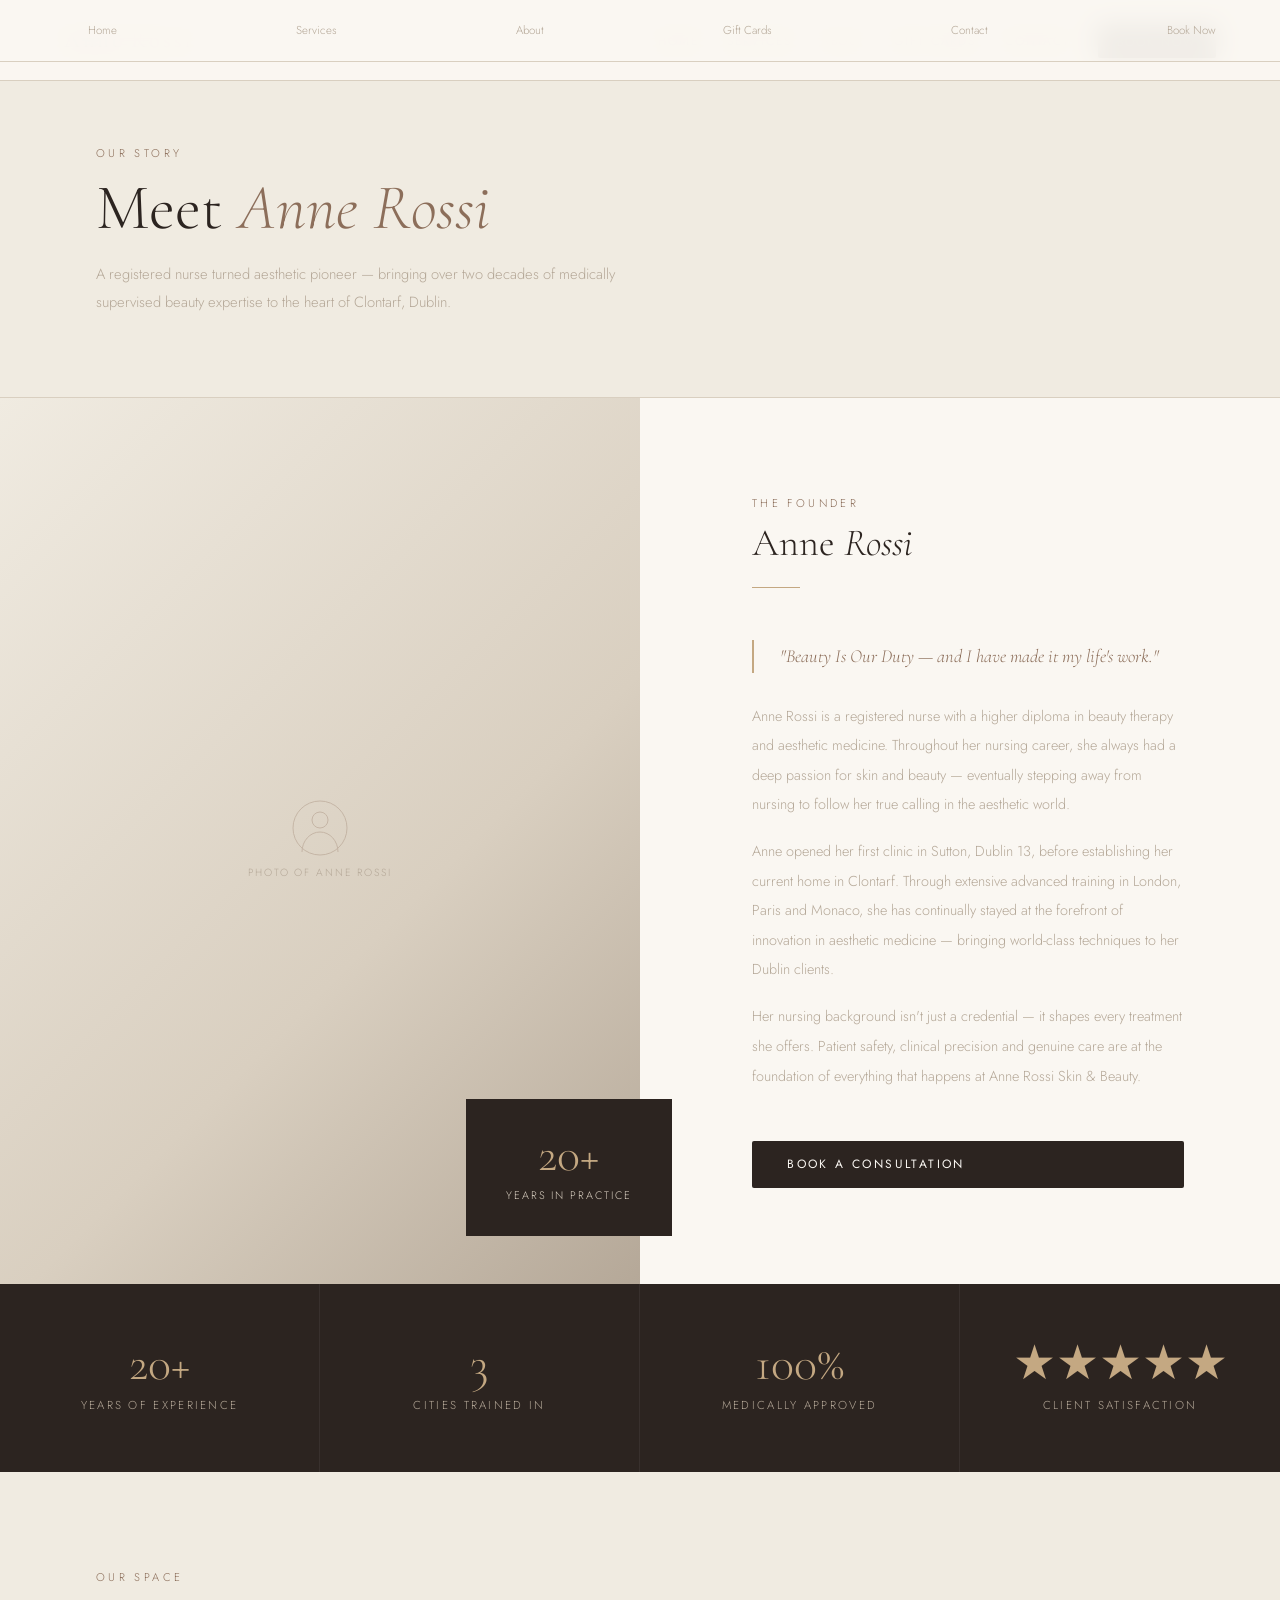
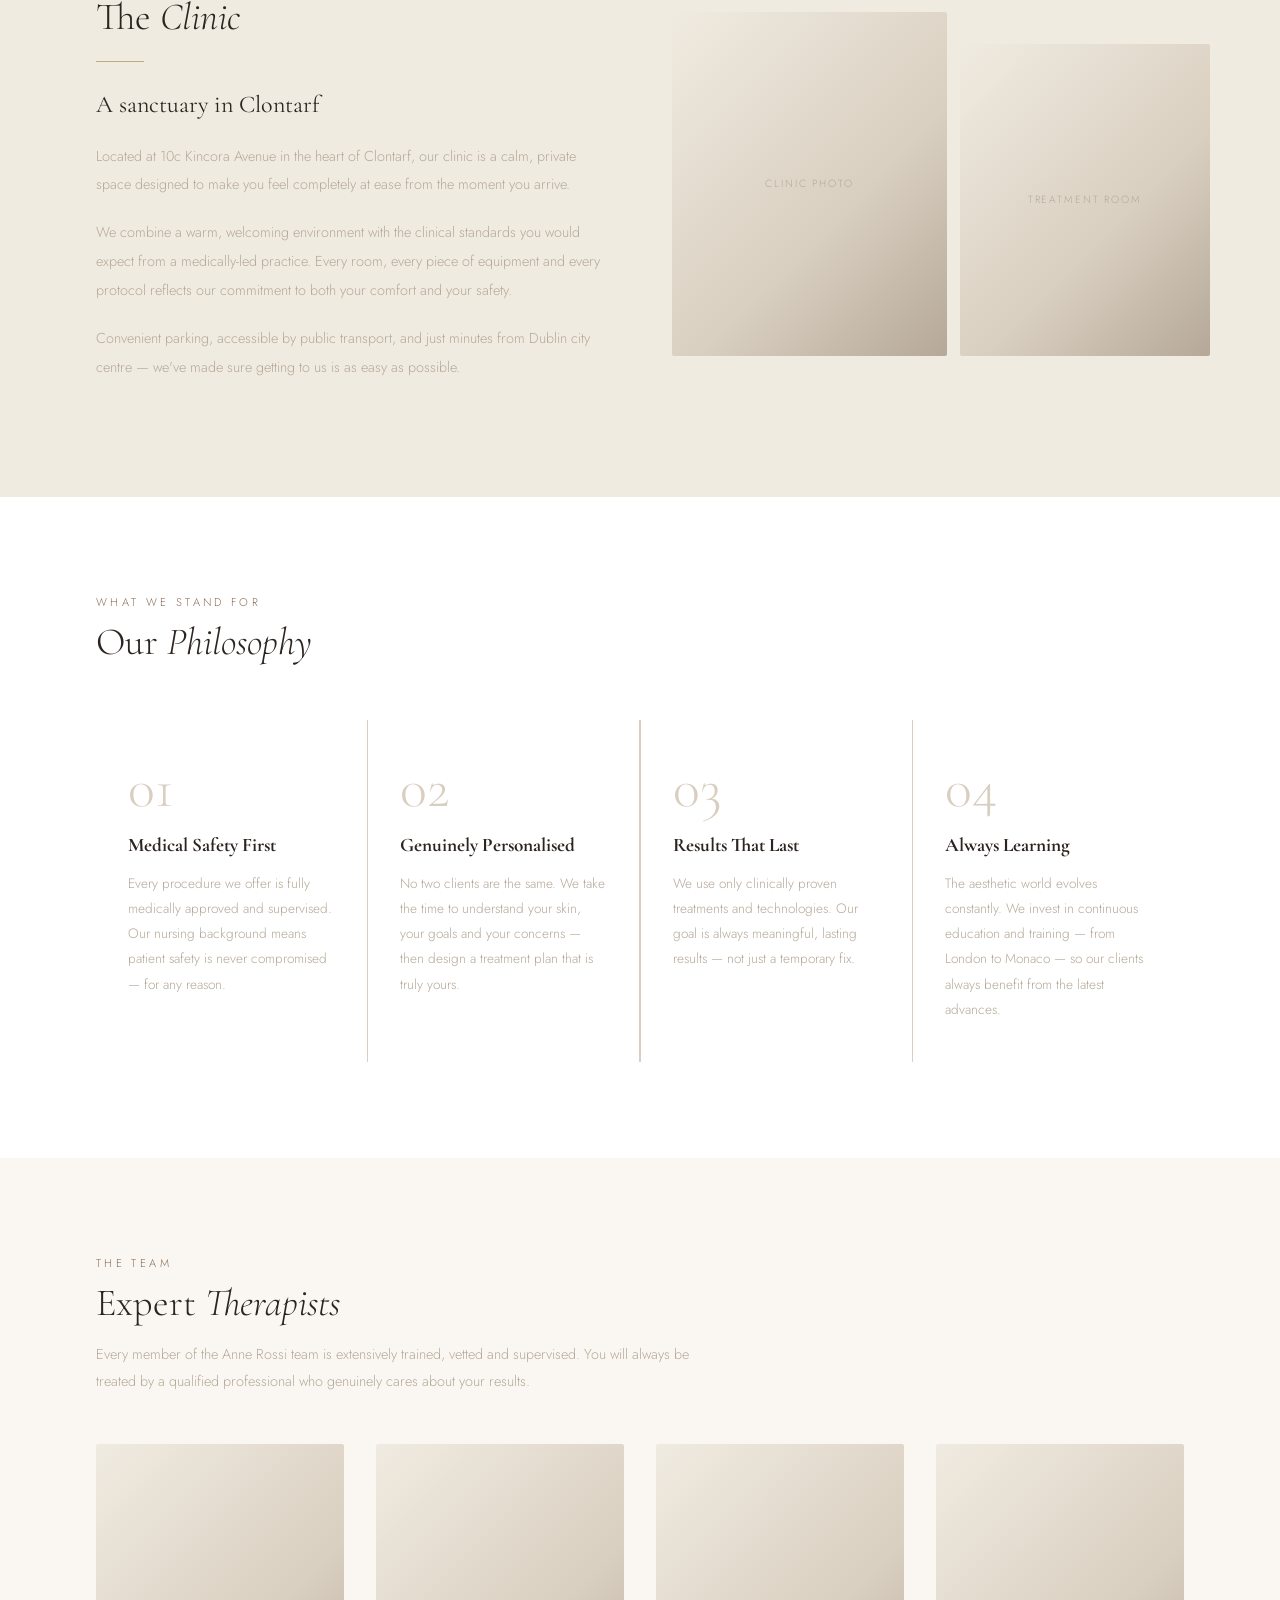
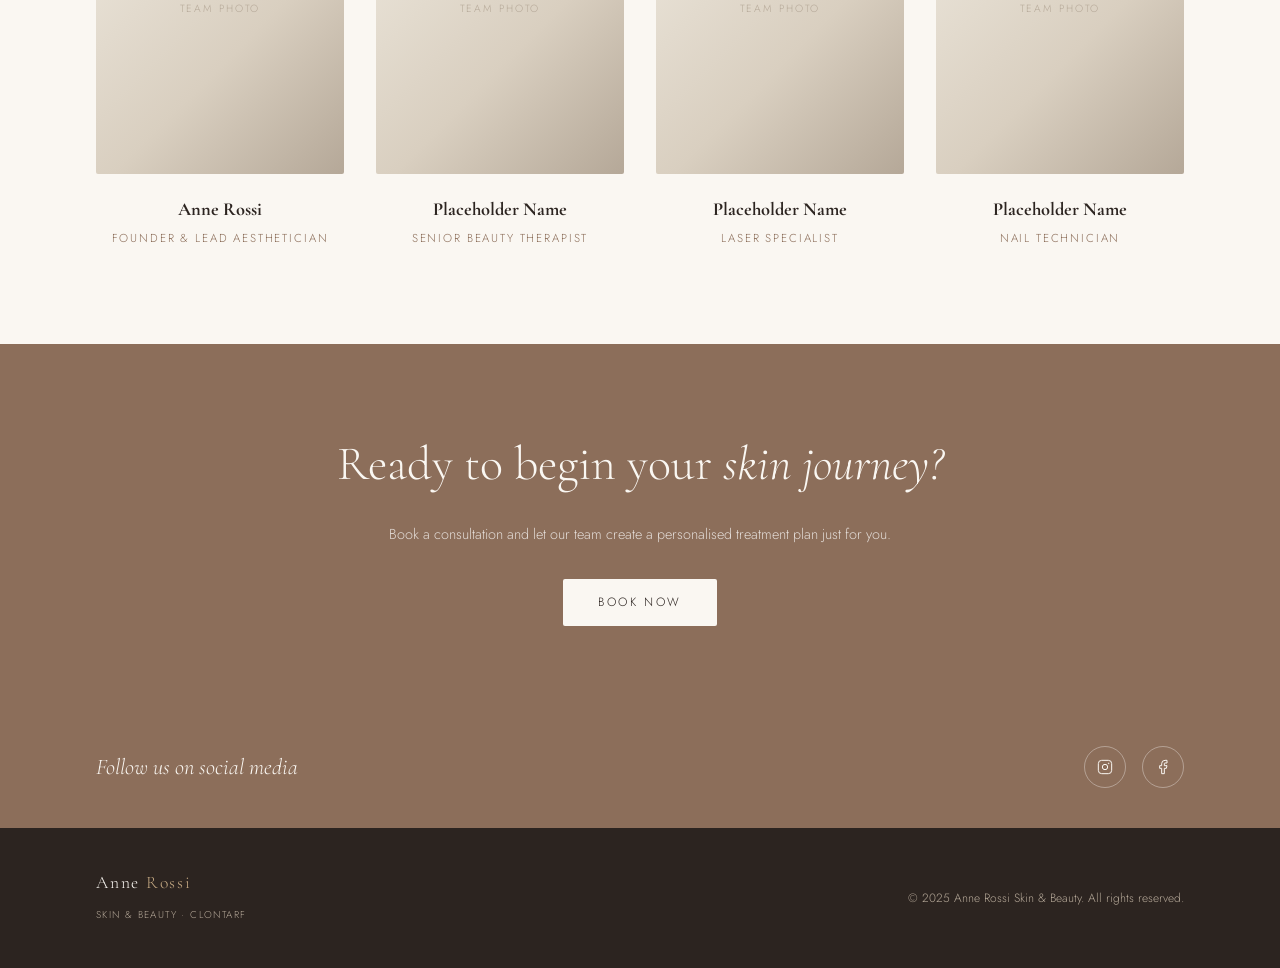
==== about.html @ 87aadd2c "Add files via upload" ====
<!DOCTYPE html>
<html lang="en">
<head>
  <meta charset="UTF-8" /><meta name="viewport" content="width=device-width,initial-scale=1.0" />
  <title>About – Anne Rossi Skin & Beauty</title>
  <link rel="preconnect" href="https://fonts.googleapis.com" />
  <link rel="preconnect" href="https://fonts.gstatic.com" crossorigin />
  <link href="https://fonts.googleapis.com/css2?family=Cormorant+Garamond:ital,wght@0,300;0,400;0,500;1,300;1,400&family=Jost:wght@300;400;500&display=swap" rel="stylesheet" />
  <link rel="stylesheet" href="styles.css" />
  <style>
    /* STORY SECTION */
    .story { display:grid; grid-template-columns:1fr 1fr; gap:0; }
    .story-img { min-height:600px; position:relative; }
    .story-img-ph { width:100%; height:100%; }
    .story-badge { position:absolute; bottom:3rem; right:-2rem; background:var(--dark); padding:2rem 2.5rem; text-align:center; }
    .story-badge strong { display:block; font-family:var(--serif); font-size:3rem; font-weight:300; color:var(--accent2); line-height:1; }
    .story-badge span { font-size:.68rem; letter-spacing:.18em; text-transform:uppercase; color:var(--sand); margin-top:.4rem; display:block; }
    .story-content { padding:6rem 6rem 6rem 7rem; display:flex; flex-direction:column; justify-content:center; }
    .story-quote { font-family:var(--serif); font-size:1.15rem; font-style:italic; color:var(--accent); border-left:2px solid var(--accent2); padding-left:1.6rem; margin:1.8rem 0; line-height:1.8; }
    .story-text { font-size:.9rem; color:var(--taupe); line-height:2.05; margin-bottom:1.1rem; }

    /* STATS BAR */
    .stats-bar { display:grid; grid-template-columns:repeat(4,1fr); background:var(--dark); }
    .stat { padding:3.5rem 2rem; text-align:center; border-right:1px solid rgba(255,255,255,.06); }
    .stat:last-child { border:none; }
    .stat-num { font-family:var(--serif); font-size:3rem; font-weight:300; color:var(--accent2); line-height:1; }
    .stat-label { font-size:.72rem; letter-spacing:.2em; text-transform:uppercase; color:var(--taupe); margin-top:.5rem; }

    /* CLINIC */
    .clinic { padding:6rem; background:var(--warm); }
    .clinic-grid { display:grid; grid-template-columns:1fr 1fr; gap:4rem; align-items:center; }
    .clinic-text h3 { font-family:var(--serif); font-size:1.5rem; color:var(--dark); margin-bottom:1rem; font-weight:400; }
    .clinic-text p { font-size:.9rem; color:var(--taupe); line-height:2; margin-bottom:1.2rem; }
    .clinic-images { display:grid; grid-template-columns:1fr 1fr; gap:.8rem; }
    .clinic-ph { border-radius:2px; }

    /* VALUES */
    .values { padding:6rem; background:var(--white); }
    .values-header { max-width:560px; margin-bottom:3.5rem; }
    .values-grid { display:grid; grid-template-columns:repeat(auto-fill,minmax(240px,1fr)); gap:1.5px; background:var(--sand); }
    .value-card { background:var(--white); padding:2.5rem 2rem; }
    .value-num { font-family:var(--serif); font-size:3.5rem; font-weight:300; color:var(--sand); line-height:1; margin-bottom:.8rem; }
    .value-title { font-family:var(--serif); font-size:1.2rem; color:var(--dark); margin-bottom:.6rem; }
    .value-desc { font-size:.85rem; color:var(--taupe); line-height:1.85; }

    /* TEAM */
    .team { padding:6rem; background:var(--cream); }
    .team-note { font-size:.9rem; color:var(--taupe); line-height:1.9; max-width:600px; margin-top:1rem; }
    .team-grid { display:grid; grid-template-columns:repeat(auto-fill,minmax(220px,1fr)); gap:2rem; margin-top:3rem; }
    .team-card { text-align:center; }
    .team-ph { width:100%; aspect-ratio:3/4; border-radius:2px; margin-bottom:1.2rem; }
    .team-name { font-family:var(--serif); font-size:1.15rem; color:var(--dark); margin-bottom:.25rem; }
    .team-role { font-size:.72rem; letter-spacing:.16em; text-transform:uppercase; color:var(--accent); }

    /* CTA */
    .cta-band { background:var(--accent); padding:5rem 6rem; text-align:center; }
    .cta-band h2 { font-family:var(--serif); font-size:clamp(2rem,4vw,3rem); font-weight:300; color:var(--cream); margin-bottom:1rem; }
    .cta-band h2 em { font-style:italic; }
    .cta-band p { font-size:.9rem; color:rgba(255,255,255,.75); margin-bottom:2rem; }
    .btn-white { display:inline-block; background:var(--cream); color:var(--dark); padding:.85rem 2.2rem; font-family:var(--sans); font-size:.75rem; letter-spacing:.2em; text-transform:uppercase; text-decoration:none; border-radius:2px; transition:background .25s; border:none; cursor:pointer; }
    .btn-white:hover { background:var(--white); }

    @media(max-width:960px){
      .story { grid-template-columns:1fr; }
      .story-img { min-height:70vw; }
      .story-badge { right:1rem; bottom:1rem; }
      .story-content { padding:3rem 1.5rem; }
      .stats-bar { grid-template-columns:1fr 1fr; }
      .stat { border-right:none; border-bottom:1px solid rgba(255,255,255,.06); }
      .clinic { padding:3rem 1.5rem; }
      .clinic-grid { grid-template-columns:1fr; }
      .values { padding:3rem 1.5rem; }
      .team { padding:3rem 1.5rem; }
      .cta-band { padding:4rem 1.5rem; }
    }
  </style>
</head>
<body>

<div class="page-hero">
  <span class="section-label">Our story</span>
  <h1>Meet <em>Anne Rossi</em></h1>
  <p class="hero-sub">A registered nurse turned aesthetic pioneer — bringing over two decades of medically supervised beauty expertise to the heart of Clontarf, Dublin.</p>
</div>

<!-- STORY -->
<section class="story">
  <div class="story-img">
    <div class="img-ph story-img-ph">
      <svg width="56" height="56" viewBox="0 0 56 56" fill="none"><circle cx="28" cy="28" r="27" stroke="#8c6e5a" stroke-width="1"/><circle cx="28" cy="20" r="8" stroke="#8c6e5a" stroke-width="1"/><path d="M10 52C10 40.95 18.06 32 28 32s18 8.95 18 20" stroke="#8c6e5a" stroke-width="1"/></svg>
      <span>Photo of Anne Rossi</span>
    </div>
    <div class="story-badge">
      <strong>20+</strong>
      <span>Years in practice</span>
    </div>
  </div>
  <div class="story-content">
    <span class="section-label">The founder</span>
    <h2 class="section-title" style="margin-top:.5rem">Anne <em>Rossi</em></h2>
    <div class="divider"></div>
    <blockquote class="story-quote">"Beauty Is Our Duty — and I have made it my life's work."</blockquote>
    <p class="story-text">Anne Rossi is a registered nurse with a higher diploma in beauty therapy and aesthetic medicine. Throughout her nursing career, she always had a deep passion for skin and beauty — eventually stepping away from nursing to follow her true calling in the aesthetic world.</p>
    <p class="story-text">Anne opened her first clinic in Sutton, Dublin 13, before establishing her current home in Clontarf. Through extensive advanced training in London, Paris and Monaco, she has continually stayed at the forefront of innovation in aesthetic medicine — bringing world-class techniques to her Dublin clients.</p>
    <p class="story-text">Her nursing background isn't just a credential — it shapes every treatment she offers. Patient safety, clinical precision and genuine care are at the foundation of everything that happens at Anne Rossi Skin & Beauty.</p>
    <a href="https://phorest.com/book/salons/annerossi" target="_blank" class="btn-primary" style="margin-top:2rem">Book a Consultation</a>
  </div>
</section>

<!-- STATS -->
<div class="stats-bar">
  <div class="stat reveal">
    <div class="stat-num">20+</div>
    <div class="stat-label">Years of experience</div>
  </div>
  <div class="stat reveal">
    <div class="stat-num">3</div>
    <div class="stat-label">Cities trained in</div>
  </div>
  <div class="stat reveal">
    <div class="stat-num">100%</div>
    <div class="stat-label">Medically approved</div>
  </div>
  <div class="stat reveal">
    <div class="stat-num">★★★★★</div>
    <div class="stat-label">Client satisfaction</div>
  </div>
</div>

<!-- CLINIC -->
<section class="clinic">
  <div class="clinic-grid">
    <div class="clinic-text">
      <span class="section-label">Our space</span>
      <h2 class="section-title" style="margin-top:.5rem">The <em>Clinic</em></h2>
      <div class="divider"></div>
      <h3>A sanctuary in Clontarf</h3>
      <p>Located at 10c Kincora Avenue in the heart of Clontarf, our clinic is a calm, private space designed to make you feel completely at ease from the moment you arrive.</p>
      <p>We combine a warm, welcoming environment with the clinical standards you would expect from a medically-led practice. Every room, every piece of equipment and every protocol reflects our commitment to both your comfort and your safety.</p>
      <p>Convenient parking, accessible by public transport, and just minutes from Dublin city centre — we've made sure getting to us is as easy as possible.</p>
    </div>
    <div class="clinic-images">
      <div class="img-ph clinic-ph" style="aspect-ratio:4/5"><span>Clinic photo</span></div>
      <div class="img-ph clinic-ph" style="aspect-ratio:4/5;margin-top:2rem"><span>Treatment room</span></div>
    </div>
  </div>
</section>

<!-- VALUES -->
<section class="values">
  <div class="values-header">
    <span class="section-label">What we stand for</span>
    <h2 class="section-title" style="margin-top:.5rem">Our <em>Philosophy</em></h2>
  </div>
  <div class="values-grid">
    <div class="value-card reveal">
      <div class="value-num">01</div>
      <h3 class="value-title">Medical Safety First</h3>
      <p class="value-desc">Every procedure we offer is fully medically approved and supervised. Our nursing background means patient safety is never compromised — for any reason.</p>
    </div>
    <div class="value-card reveal">
      <div class="value-num">02</div>
      <h3 class="value-title">Genuinely Personalised</h3>
      <p class="value-desc">No two clients are the same. We take the time to understand your skin, your goals and your concerns — then design a treatment plan that is truly yours.</p>
    </div>
    <div class="value-card reveal">
      <div class="value-num">03</div>
      <h3 class="value-title">Results That Last</h3>
      <p class="value-desc">We use only clinically proven treatments and technologies. Our goal is always meaningful, lasting results — not just a temporary fix.</p>
    </div>
    <div class="value-card reveal">
      <div class="value-num">04</div>
      <h3 class="value-title">Always Learning</h3>
      <p class="value-desc">The aesthetic world evolves constantly. We invest in continuous education and training — from London to Monaco — so our clients always benefit from the latest advances.</p>
    </div>
  </div>
</section>

<!-- TEAM -->
<section class="team">
  <span class="section-label">The team</span>
  <h2 class="section-title" style="margin-top:.5rem">Expert <em>Therapists</em></h2>
  <p class="team-note">Every member of the Anne Rossi team is extensively trained, vetted and supervised. You will always be treated by a qualified professional who genuinely cares about your results.</p>
  <div class="team-grid">
    <div class="team-card reveal">
      <div class="img-ph team-ph"><span>Team photo</span></div>
      <h3 class="team-name">Anne Rossi</h3>
      <p class="team-role">Founder & Lead Aesthetician</p>
    </div>
    <div class="team-card reveal">
      <div class="img-ph team-ph"><span>Team photo</span></div>
      <h3 class="team-name">Placeholder Name</h3>
      <p class="team-role">Senior Beauty Therapist</p>
    </div>
    <div class="team-card reveal">
      <div class="img-ph team-ph"><span>Team photo</span></div>
      <h3 class="team-name">Placeholder Name</h3>
      <p class="team-role">Laser Specialist</p>
    </div>
    <div class="team-card reveal">
      <div class="img-ph team-ph"><span>Team photo</span></div>
      <h3 class="team-name">Placeholder Name</h3>
      <p class="team-role">Nail Technician</p>
    </div>
  </div>
</section>

<!-- CTA -->
<div class="cta-band">
  <h2>Ready to begin your <em>skin journey?</em></h2>
  <p>Book a consultation and let our team create a personalised treatment plan just for you.</p>
  <a href="https://phorest.com/book/salons/annerossi" target="_blank" class="btn-white">Book Now</a>
</div>

<script src="shared.js"></script>
</body>
</html>
---- styles.css ----
/* ── RESET & BASE ────────────────────────────────────── */
*, *::before, *::after { box-sizing: border-box; margin: 0; padding: 0; }
:root {
  --cream:#faf7f2; --warm:#f0ebe1; --sand:#d9cfc0; --taupe:#b5a898;
  --dark:#2c2420; --accent:#8c6e5a; --accent2:#c4a882; --white:#ffffff;
  --serif:'Cormorant Garamond',Georgia,serif; --sans:'Jost',sans-serif;
}
html { scroll-behavior: smooth; }
body { background:var(--cream); color:var(--dark); font-family:var(--sans); font-weight:300; line-height:1.7; overflow-x:hidden; }

/* NAV */
nav { position:fixed; top:0; left:0; right:0; z-index:100; display:flex; align-items:center; justify-content:space-between; padding:1.3rem 4rem; background:rgba(250,247,242,.95); backdrop-filter:blur(12px); border-bottom:1px solid var(--sand); }
.nav-logo { font-family:var(--serif); font-size:1.4rem; font-weight:400; letter-spacing:.12em; color:var(--dark); text-decoration:none; }
.nav-logo span { color:var(--accent); }
.nav-links { display:flex; gap:1.8rem; list-style:none; align-items:center; }
.nav-links a { font-size:.75rem; letter-spacing:.16em; text-transform:uppercase; color:var(--dark); text-decoration:none; transition:color .2s; }
.nav-links a:hover,.nav-links a.active { color:var(--accent); }
.nav-book { background:var(--dark)!important; color:var(--cream)!important; padding:.48rem 1.2rem; border-radius:2px; }
.nav-book:hover { background:var(--accent)!important; }
.hamburger { display:none; flex-direction:column; gap:5px; cursor:pointer; background:none; border:none; padding:4px; }
.hamburger span { display:block; width:24px; height:1.5px; background:var(--dark); }

/* PAGE HERO */
.page-hero { padding:9rem 6rem 5rem; background:var(--warm); border-bottom:1px solid var(--sand); }
.page-hero h1 { font-family:var(--serif); font-size:clamp(2.5rem,5vw,4.5rem); font-weight:300; line-height:1.08; color:var(--dark); margin-top:.6rem; }
.page-hero h1 em { font-style:italic; color:var(--accent); }
.page-hero .hero-sub { margin-top:1.2rem; font-size:.92rem; color:var(--taupe); max-width:520px; line-height:1.9; }

/* HELPERS */
.section-label { font-size:.7rem; letter-spacing:.3em; text-transform:uppercase; color:var(--accent); display:block; }
.section-title { font-family:var(--serif); font-size:clamp(1.8rem,3vw,2.8rem); font-weight:300; line-height:1.15; color:var(--dark); }
.section-title em { font-style:italic; }
.divider { width:48px; height:1px; background:var(--accent2); margin:1.4rem 0; }
.btn-primary { display:inline-block; background:var(--dark); color:var(--cream); padding:.85rem 2.2rem; font-family:var(--sans); font-size:.75rem; letter-spacing:.2em; text-transform:uppercase; text-decoration:none; border-radius:2px; transition:background .25s; border:none; cursor:pointer; font-weight:400; }
.btn-primary:hover { background:var(--accent); }
.btn-ghost { display:inline-block; color:var(--dark); padding:.85rem 2.2rem; font-family:var(--sans); font-size:.75rem; letter-spacing:.2em; text-transform:uppercase; text-decoration:none; border:1px solid var(--sand); border-radius:2px; transition:border-color .25s,color .25s; background:none; cursor:pointer; }
.btn-ghost:hover { border-color:var(--accent); color:var(--accent); }

/* SOCIAL BAR */
.social-bar { background:var(--accent); padding:2.5rem 6rem; display:flex; align-items:center; justify-content:space-between; flex-wrap:wrap; gap:1.5rem; }
.social-bar p { font-family:var(--serif); font-size:1.4rem; font-style:italic; color:var(--cream); }
.social-links { display:flex; gap:1rem; }
.social-link { display:flex; align-items:center; justify-content:center; width:42px; height:42px; border:1px solid rgba(255,255,255,.35); border-radius:50%; color:var(--cream); text-decoration:none; transition:background .2s; }
.social-link:hover { background:rgba(255,255,255,.15); }
.social-link svg { width:16px; height:16px; }

/* FOOTER */
footer { background:var(--dark); padding:2.5rem 6rem; display:flex; align-items:center; justify-content:space-between; flex-wrap:wrap; gap:1rem; }
.footer-logo { font-family:var(--serif); font-size:1.1rem; color:var(--cream); letter-spacing:.1em; }
.footer-logo span { color:var(--accent2); }
footer p { font-size:.75rem; color:var(--taupe); }
.footer-nav a { font-size:.72rem; color:var(--taupe); text-decoration:none; margin-left:1.5rem; }
.footer-nav a:hover { color:var(--cream); }

/* IMG PLACEHOLDER */
.img-ph { background:linear-gradient(135deg,var(--warm),var(--sand) 60%,var(--taupe)); display:flex; flex-direction:column; align-items:center; justify-content:center; gap:.5rem; }
.img-ph span { font-size:.65rem; letter-spacing:.18em; text-transform:uppercase; color:var(--taupe); }
.img-ph svg { opacity:.3; }

/* ANIMATIONS */
@keyframes fadeUp { from{opacity:0;transform:translateY(22px)} to{opacity:1;transform:translateY(0)} }
.fu  { animation:fadeUp .6s ease both; }
.fu2 { animation:fadeUp .6s .15s ease both; }
.fu3 { animation:fadeUp .6s .28s ease both; }

/* RESPONSIVE */
@media(max-width:960px){
  nav { padding:1.1rem 1.5rem; }
  .nav-links { display:none; flex-direction:column; position:fixed; top:62px; left:0; right:0; background:var(--cream); padding:1.5rem; border-bottom:1px solid var(--sand); gap:1.2rem; box-shadow:0 8px 24px rgba(0,0,0,.06); }
  .nav-links.open { display:flex; }
  .hamburger { display:flex; }
  .page-hero { padding:7rem 1.5rem 4rem; }
  .social-bar,.footer { padding:2rem 1.5rem; }
  .footer { flex-direction:column; text-align:center; }
  .footer-nav { display:flex; flex-wrap:wrap; justify-content:center; gap:.5rem; }
  .footer-nav a { margin-left:0; }
}
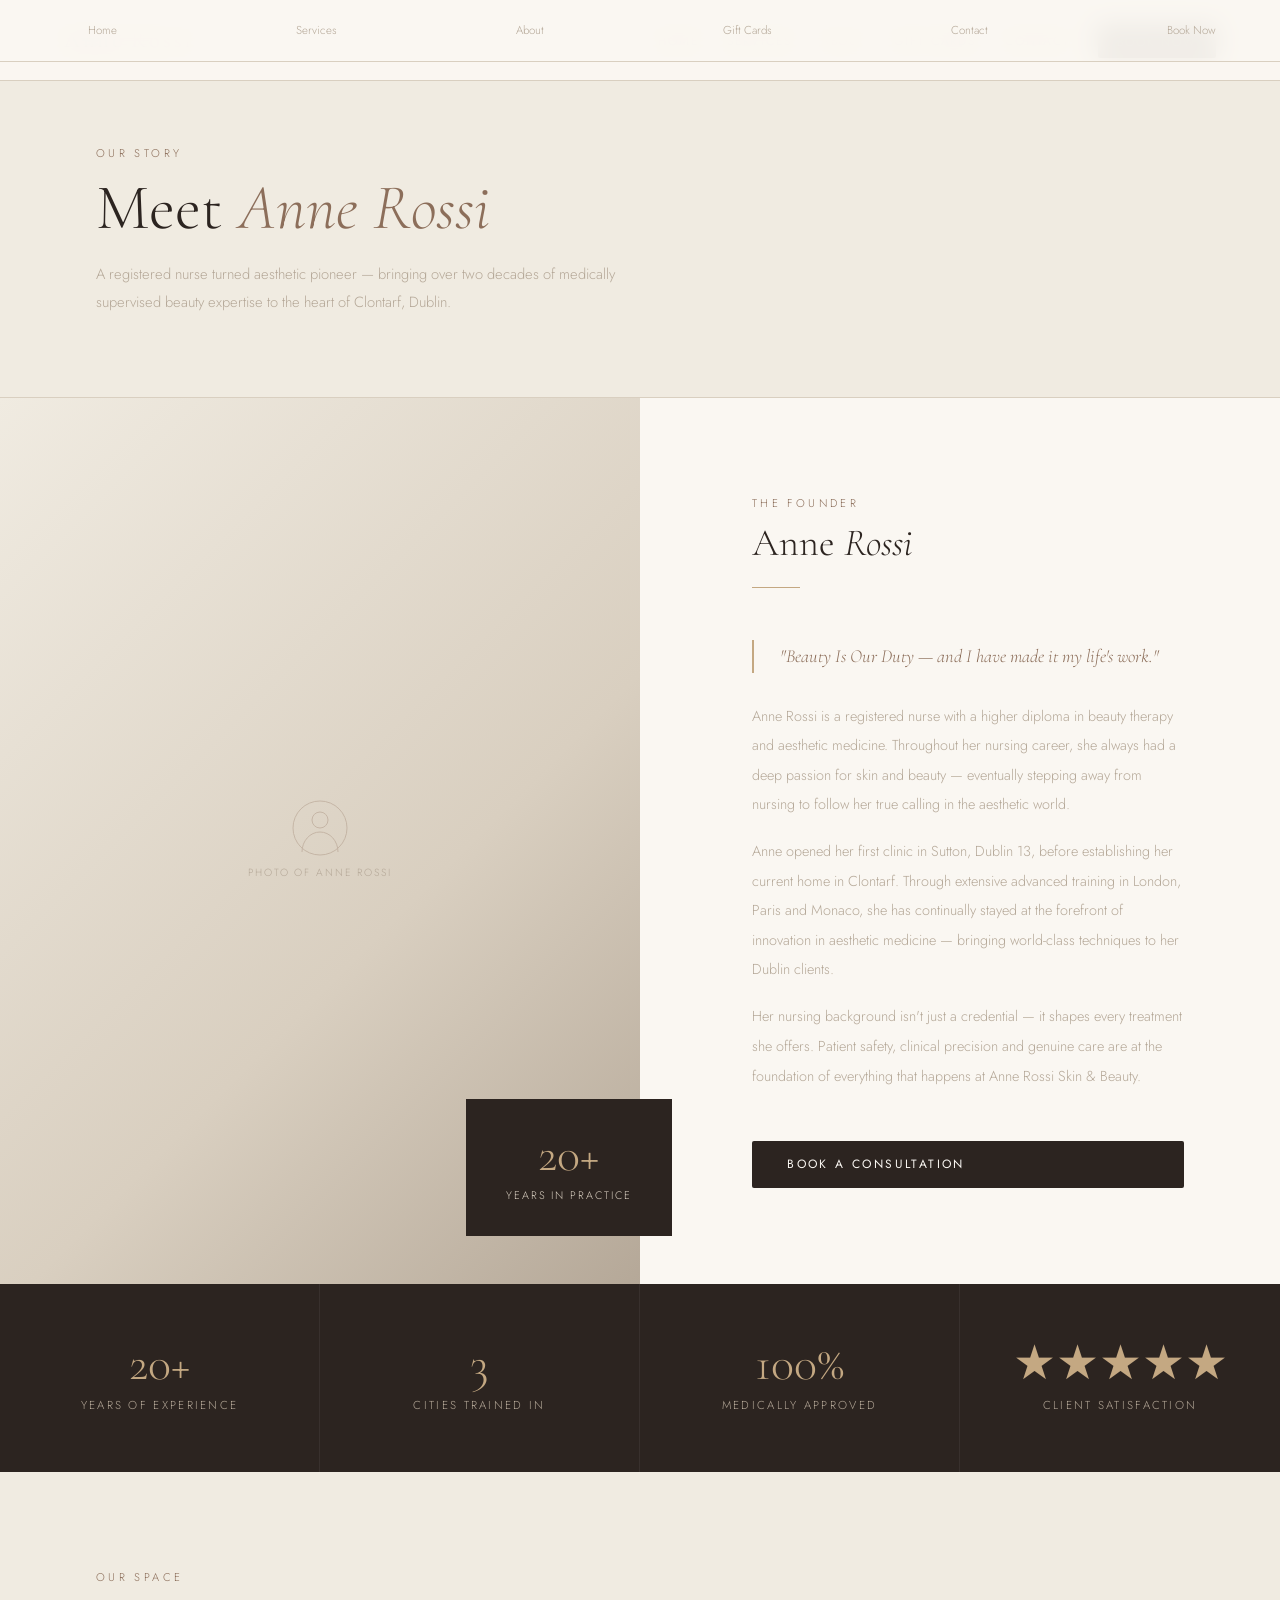
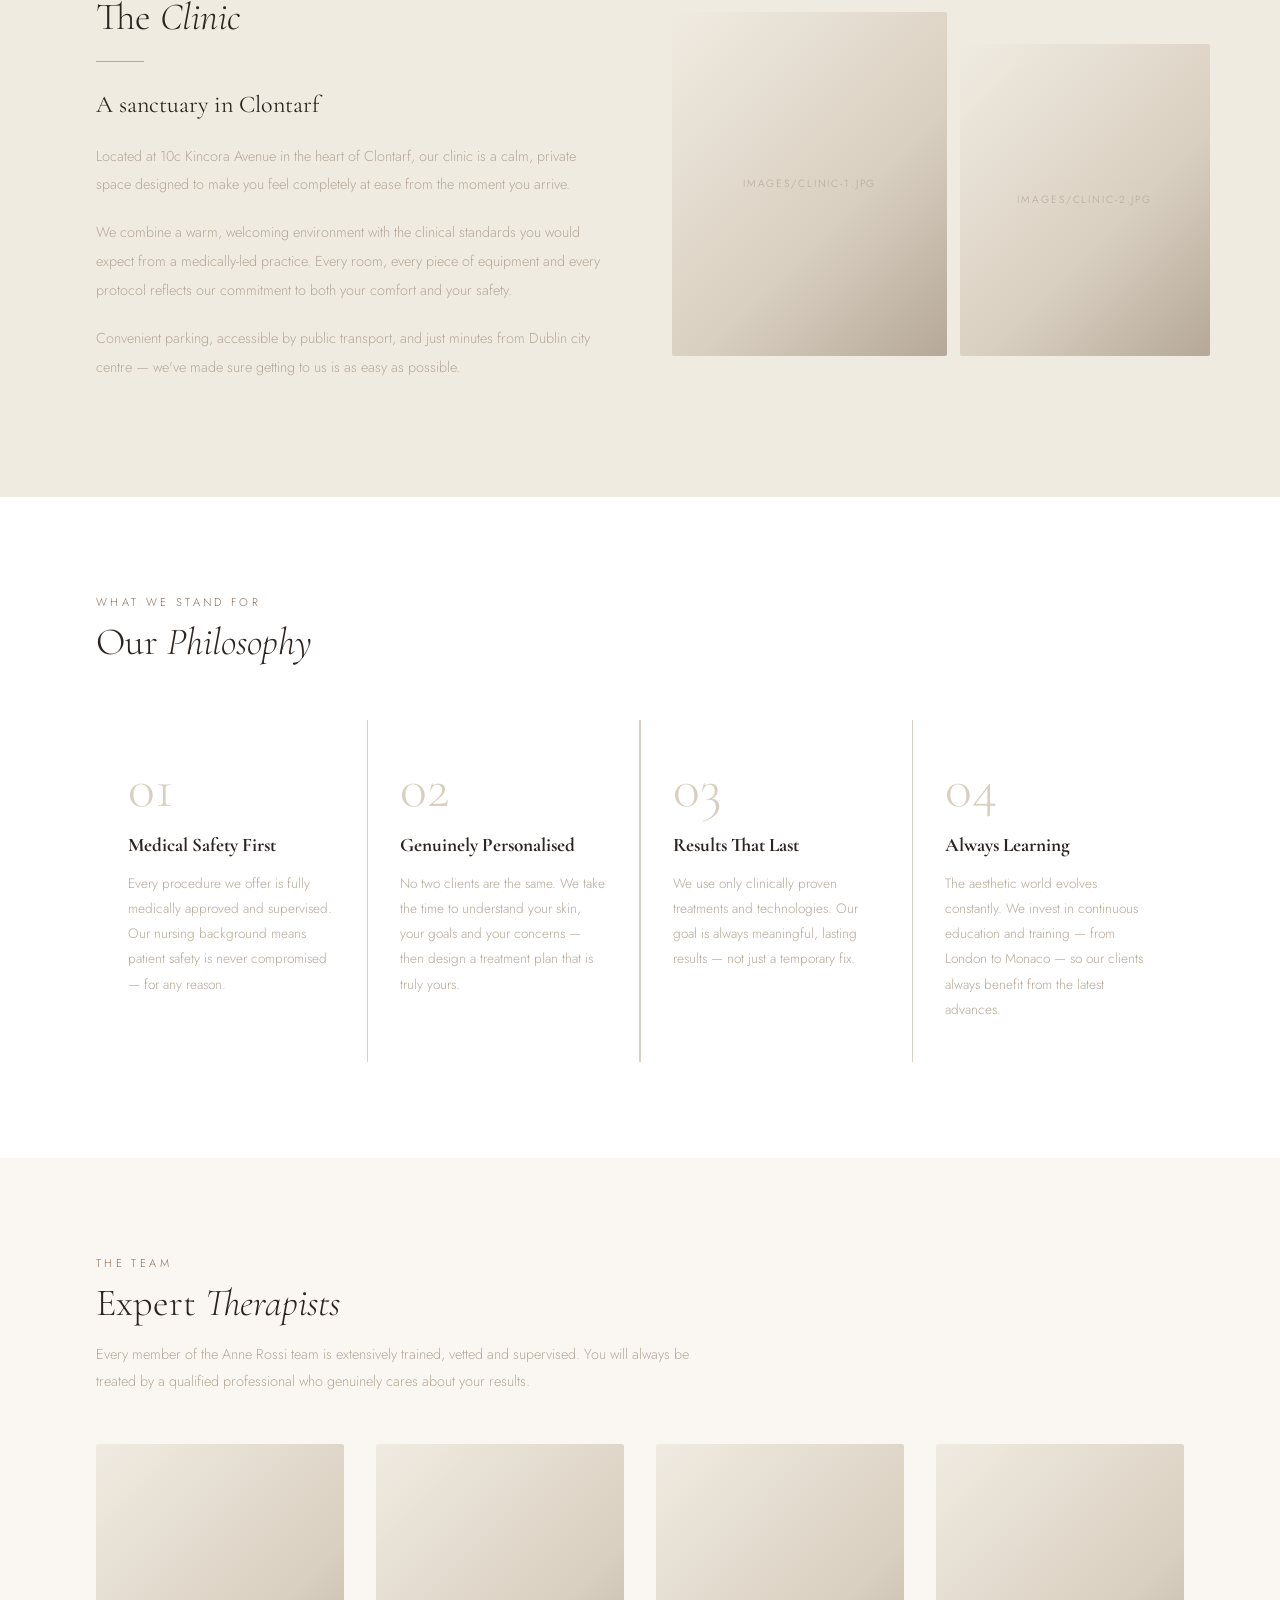
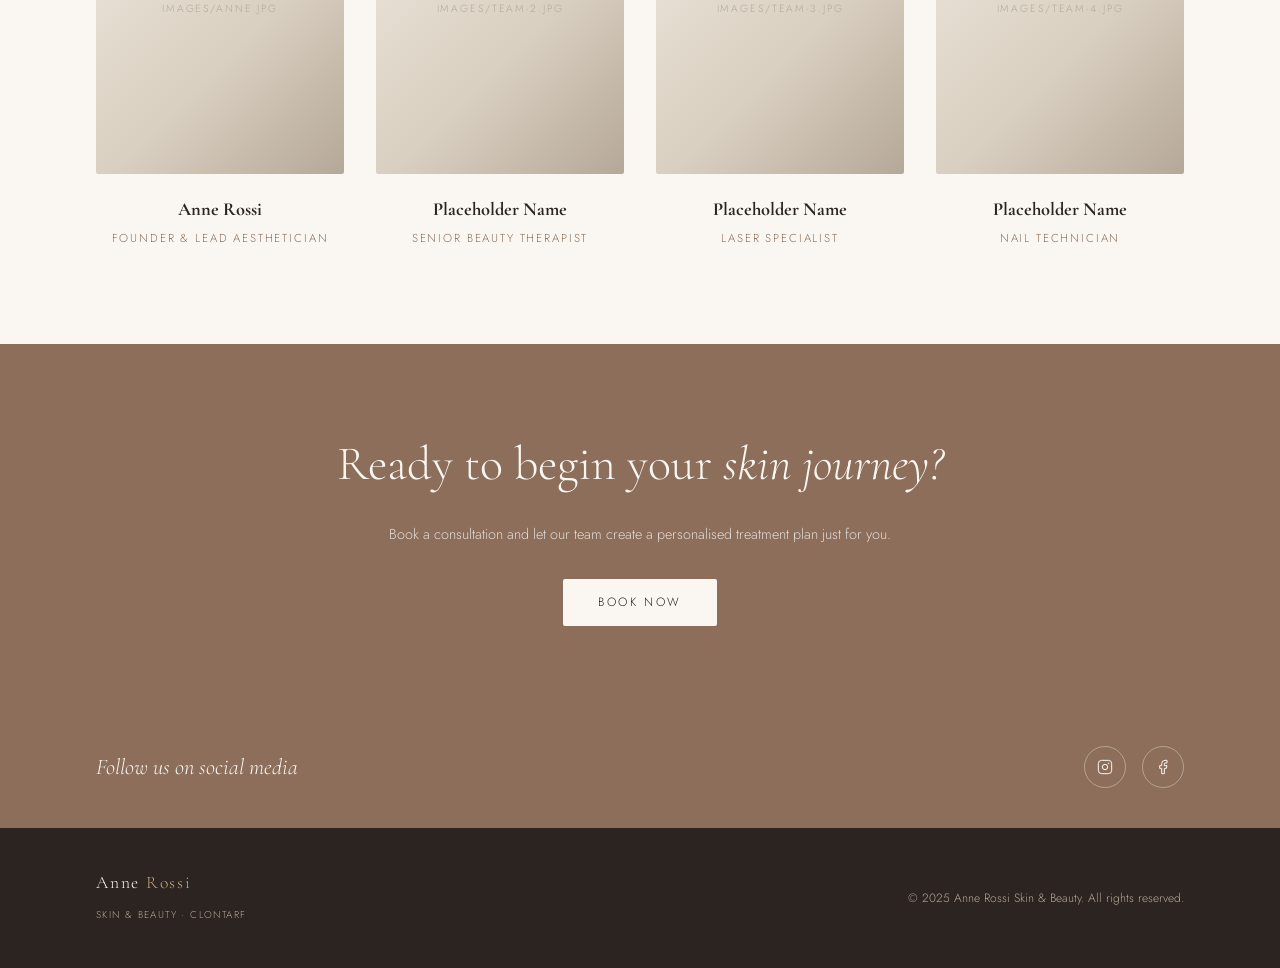
==== commit 7f86eb46: "Add files via upload" ====
--- a/about.html
+++ b/about.html
@@ -86,7 +86,7 @@
 <!-- STORY -->
 <section class="story">
   <div class="story-img">
-    <div class="img-ph story-img-ph">
+    <div class="img-ph story-img-ph" data-img="anne.jpg" data-alt="Anne Rossi">
       <svg width="56" height="56" viewBox="0 0 56 56" fill="none"><circle cx="28" cy="28" r="27" stroke="#8c6e5a" stroke-width="1"/><circle cx="28" cy="20" r="8" stroke="#8c6e5a" stroke-width="1"/><path d="M10 52C10 40.95 18.06 32 28 32s18 8.95 18 20" stroke="#8c6e5a" stroke-width="1"/></svg>
       <span>Photo of Anne Rossi</span>
     </div>
@@ -140,8 +140,8 @@
       <p>Convenient parking, accessible by public transport, and just minutes from Dublin city centre — we've made sure getting to us is as easy as possible.</p>
     </div>
     <div class="clinic-images">
-      <div class="img-ph clinic-ph" style="aspect-ratio:4/5"><span>Clinic photo</span></div>
-      <div class="img-ph clinic-ph" style="aspect-ratio:4/5;margin-top:2rem"><span>Treatment room</span></div>
+      <div class="img-ph clinic-ph" data-img="clinic-1.jpg" data-alt="Anne Rossi Clinic" style="aspect-ratio:4/5"><span>images/clinic-1.jpg</span></div>
+      <div class="img-ph clinic-ph" data-img="clinic-2.jpg" data-alt="Treatment Room" style="aspect-ratio:4/5;margin-top:2rem"><span>images/clinic-2.jpg</span></div>
     </div>
   </div>
 </section>
@@ -183,22 +183,22 @@
   <p class="team-note">Every member of the Anne Rossi team is extensively trained, vetted and supervised. You will always be treated by a qualified professional who genuinely cares about your results.</p>
   <div class="team-grid">
     <div class="team-card reveal">
-      <div class="img-ph team-ph"><span>Team photo</span></div>
+      <div class="img-ph team-ph" data-img="anne.jpg" data-alt="Anne Rossi"><span>images/anne.jpg</span></div>
       <h3 class="team-name">Anne Rossi</h3>
       <p class="team-role">Founder & Lead Aesthetician</p>
     </div>
     <div class="team-card reveal">
-      <div class="img-ph team-ph"><span>Team photo</span></div>
+      <div class="img-ph team-ph" data-img="team-2.jpg" data-alt="Team Member"><span>images/team-2.jpg</span></div>
       <h3 class="team-name">Placeholder Name</h3>
       <p class="team-role">Senior Beauty Therapist</p>
     </div>
     <div class="team-card reveal">
-      <div class="img-ph team-ph"><span>Team photo</span></div>
+      <div class="img-ph team-ph" data-img="team-3.jpg" data-alt="Team Member"><span>images/team-3.jpg</span></div>
       <h3 class="team-name">Placeholder Name</h3>
       <p class="team-role">Laser Specialist</p>
     </div>
     <div class="team-card reveal">
-      <div class="img-ph team-ph"><span>Team photo</span></div>
+      <div class="img-ph team-ph" data-img="team-4.jpg" data-alt="Team Member"><span>images/team-4.jpg</span></div>
       <h3 class="team-name">Placeholder Name</h3>
       <p class="team-role">Nail Technician</p>
     </div>
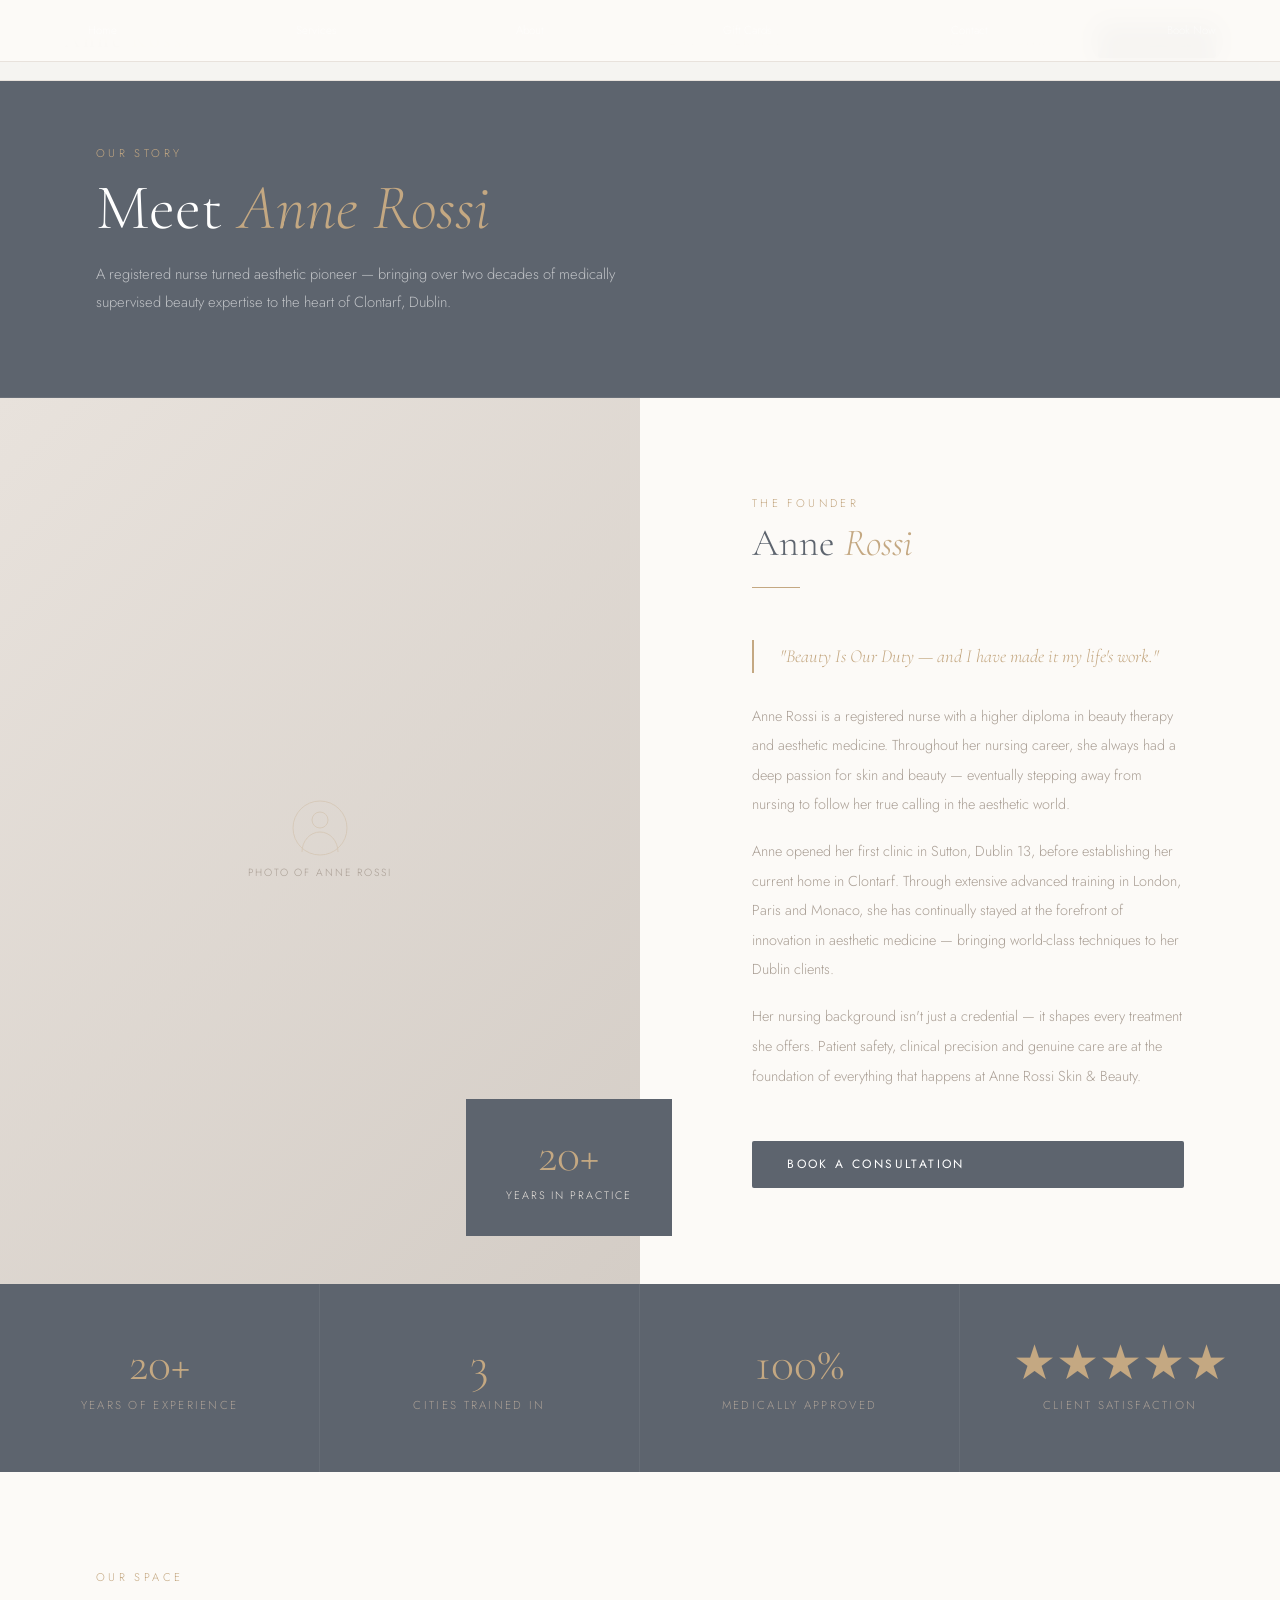
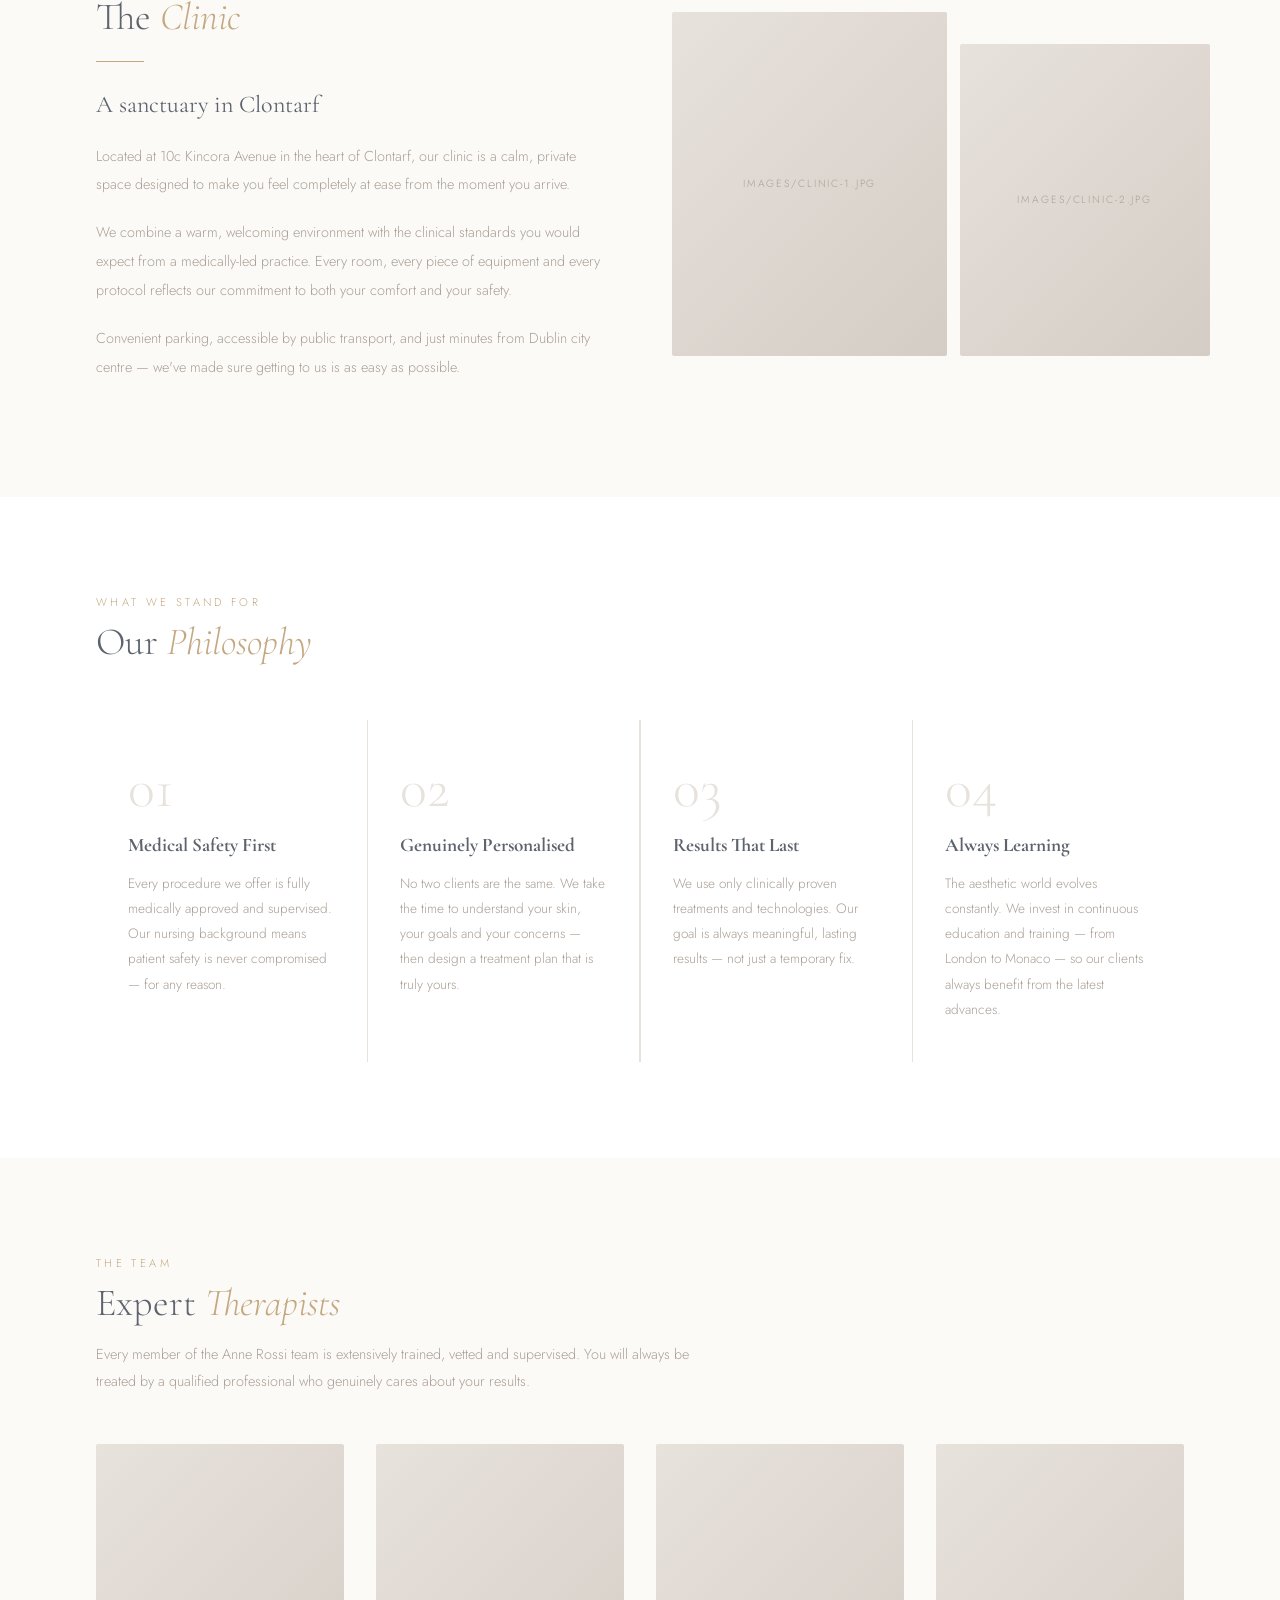
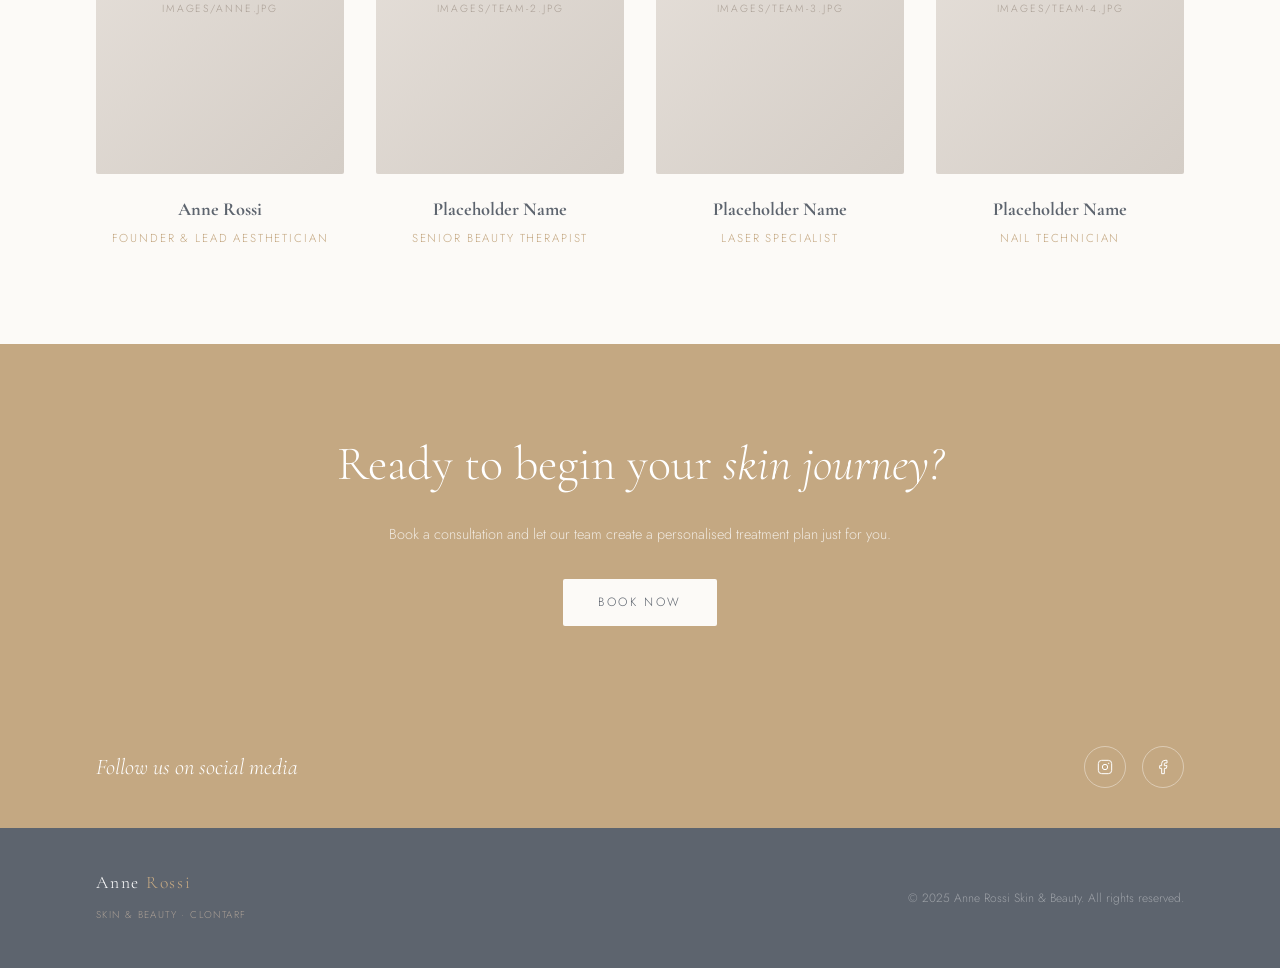
==== commit 25847d36: "Add files via upload" ====
--- a/about.html
+++ b/about.html
@@ -54,7 +54,7 @@
 
     /* CTA */
     .cta-band { background:var(--accent); padding:5rem 6rem; text-align:center; }
-    .cta-band h2 { font-family:var(--serif); font-size:clamp(2rem,4vw,3rem); font-weight:300; color:var(--cream); margin-bottom:1rem; }
+    .cta-band h2 { font-family:var(--serif); font-size:clamp(2rem,4vw,3rem); font-weight:300; color:var(--white); margin-bottom:1rem; }
     .cta-band h2 em { font-style:italic; }
     .cta-band p { font-size:.9rem; color:rgba(255,255,255,.75); margin-bottom:2rem; }
     .btn-white { display:inline-block; background:var(--cream); color:var(--dark); padding:.85rem 2.2rem; font-family:var(--sans); font-size:.75rem; letter-spacing:.2em; text-transform:uppercase; text-decoration:none; border-radius:2px; transition:background .25s; border:none; cursor:pointer; }
@@ -87,7 +87,7 @@
 <section class="story">
   <div class="story-img">
     <div class="img-ph story-img-ph" data-img="anne.jpg" data-alt="Anne Rossi">
-      <svg width="56" height="56" viewBox="0 0 56 56" fill="none"><circle cx="28" cy="28" r="27" stroke="#8c6e5a" stroke-width="1"/><circle cx="28" cy="20" r="8" stroke="#8c6e5a" stroke-width="1"/><path d="M10 52C10 40.95 18.06 32 28 32s18 8.95 18 20" stroke="#8c6e5a" stroke-width="1"/></svg>
+      <svg width="56" height="56" viewBox="0 0 56 56" fill="none"><circle cx="28" cy="28" r="27" stroke="#c4a882" stroke-width="1"/><circle cx="28" cy="20" r="8" stroke="#c4a882" stroke-width="1"/><path d="M10 52C10 40.95 18.06 32 28 32s18 8.95 18 20" stroke="#c4a882" stroke-width="1"/></svg>
       <span>Photo of Anne Rossi</span>
     </div>
     <div class="story-badge">
--- a/styles.css
+++ b/styles.css
@@ -1,59 +1,60 @@
 /* ── RESET & BASE ────────────────────────────────────── */
 *, *::before, *::after { box-sizing: border-box; margin: 0; padding: 0; }
 :root {
-  --cream:#faf7f2; --warm:#f0ebe1; --sand:#d9cfc0; --taupe:#b5a898;
-  --dark:#2c2420; --accent:#8c6e5a; --accent2:#c4a882; --white:#ffffff;
+  --cream:#FCFAF7; --warm:#FCFAF7; --sand:#e8e2dc; --taupe:#AA9F95;
+  --dark:#5D646E; --accent:#c4a882; --accent2:#c4a882; --white:#ffffff;
   --serif:'Cormorant Garamond',Georgia,serif; --sans:'Jost',sans-serif;
 }
 html { scroll-behavior: smooth; }
 body { background:var(--cream); color:var(--dark); font-family:var(--sans); font-weight:300; line-height:1.7; overflow-x:hidden; }
 
 /* NAV */
-nav { position:fixed; top:0; left:0; right:0; z-index:100; display:flex; align-items:center; justify-content:space-between; padding:1.3rem 4rem; background:rgba(250,247,242,.95); backdrop-filter:blur(12px); border-bottom:1px solid var(--sand); }
+nav { position:fixed; top:0; left:0; right:0; z-index:100; display:flex; align-items:center; justify-content:space-between; padding:1.3rem 4rem; background:rgba(252,250,247,.96); backdrop-filter:blur(12px); border-bottom:1px solid var(--sand); }
 .nav-logo { font-family:var(--serif); font-size:1.4rem; font-weight:400; letter-spacing:.12em; color:var(--dark); text-decoration:none; }
 .nav-logo span { color:var(--accent); }
 .nav-links { display:flex; gap:1.8rem; list-style:none; align-items:center; }
 .nav-links a { font-size:.75rem; letter-spacing:.16em; text-transform:uppercase; color:var(--dark); text-decoration:none; transition:color .2s; }
 .nav-links a:hover,.nav-links a.active { color:var(--accent); }
-.nav-book { background:var(--dark)!important; color:var(--cream)!important; padding:.48rem 1.2rem; border-radius:2px; }
-.nav-book:hover { background:var(--accent)!important; }
+.nav-book { background:var(--dark)!important; color:var(--white)!important; padding:.48rem 1.2rem; border-radius:2px; }
+.nav-book:hover { background:var(--accent)!important; color:var(--white)!important; }
 .hamburger { display:none; flex-direction:column; gap:5px; cursor:pointer; background:none; border:none; padding:4px; }
 .hamburger span { display:block; width:24px; height:1.5px; background:var(--dark); }
 
 /* PAGE HERO */
-.page-hero { padding:9rem 6rem 5rem; background:var(--warm); border-bottom:1px solid var(--sand); }
-.page-hero h1 { font-family:var(--serif); font-size:clamp(2.5rem,5vw,4.5rem); font-weight:300; line-height:1.08; color:var(--dark); margin-top:.6rem; }
+.page-hero { padding:9rem 6rem 5rem; background:var(--dark); border-bottom:1px solid rgba(255,255,255,.08); }
+.page-hero h1 { font-family:var(--serif); font-size:clamp(2.5rem,5vw,4.5rem); font-weight:300; line-height:1.08; color:var(--white); margin-top:.6rem; }
 .page-hero h1 em { font-style:italic; color:var(--accent); }
-.page-hero .hero-sub { margin-top:1.2rem; font-size:.92rem; color:var(--taupe); max-width:520px; line-height:1.9; }
+.page-hero .hero-sub { margin-top:1.2rem; font-size:.92rem; color:rgba(255,255,255,.6); max-width:520px; line-height:1.9; }
+.page-hero .section-label { color:var(--accent); }
 
 /* HELPERS */
 .section-label { font-size:.7rem; letter-spacing:.3em; text-transform:uppercase; color:var(--accent); display:block; }
 .section-title { font-family:var(--serif); font-size:clamp(1.8rem,3vw,2.8rem); font-weight:300; line-height:1.15; color:var(--dark); }
-.section-title em { font-style:italic; }
-.divider { width:48px; height:1px; background:var(--accent2); margin:1.4rem 0; }
-.btn-primary { display:inline-block; background:var(--dark); color:var(--cream); padding:.85rem 2.2rem; font-family:var(--sans); font-size:.75rem; letter-spacing:.2em; text-transform:uppercase; text-decoration:none; border-radius:2px; transition:background .25s; border:none; cursor:pointer; font-weight:400; }
-.btn-primary:hover { background:var(--accent); }
+.section-title em { font-style:italic; color:var(--accent); }
+.divider { width:48px; height:1px; background:var(--accent); margin:1.4rem 0; }
+.btn-primary { display:inline-block; background:var(--dark); color:var(--white); padding:.85rem 2.2rem; font-family:var(--sans); font-size:.75rem; letter-spacing:.2em; text-transform:uppercase; text-decoration:none; border-radius:2px; transition:background .25s; border:none; cursor:pointer; font-weight:400; }
+.btn-primary:hover { background:var(--accent); color:var(--white); }
 .btn-ghost { display:inline-block; color:var(--dark); padding:.85rem 2.2rem; font-family:var(--sans); font-size:.75rem; letter-spacing:.2em; text-transform:uppercase; text-decoration:none; border:1px solid var(--sand); border-radius:2px; transition:border-color .25s,color .25s; background:none; cursor:pointer; }
 .btn-ghost:hover { border-color:var(--accent); color:var(--accent); }
 
 /* SOCIAL BAR */
 .social-bar { background:var(--accent); padding:2.5rem 6rem; display:flex; align-items:center; justify-content:space-between; flex-wrap:wrap; gap:1.5rem; }
-.social-bar p { font-family:var(--serif); font-size:1.4rem; font-style:italic; color:var(--cream); }
+.social-bar p { font-family:var(--serif); font-size:1.4rem; font-style:italic; color:var(--white); }
 .social-links { display:flex; gap:1rem; }
-.social-link { display:flex; align-items:center; justify-content:center; width:42px; height:42px; border:1px solid rgba(255,255,255,.35); border-radius:50%; color:var(--cream); text-decoration:none; transition:background .2s; }
-.social-link:hover { background:rgba(255,255,255,.15); }
+.social-link { display:flex; align-items:center; justify-content:center; width:42px; height:42px; border:1px solid rgba(255,255,255,.4); border-radius:50%; color:var(--white); text-decoration:none; transition:background .2s; }
+.social-link:hover { background:rgba(255,255,255,.2); }
 .social-link svg { width:16px; height:16px; }
 
 /* FOOTER */
 footer { background:var(--dark); padding:2.5rem 6rem; display:flex; align-items:center; justify-content:space-between; flex-wrap:wrap; gap:1rem; }
-.footer-logo { font-family:var(--serif); font-size:1.1rem; color:var(--cream); letter-spacing:.1em; }
-.footer-logo span { color:var(--accent2); }
-footer p { font-size:.75rem; color:var(--taupe); }
-.footer-nav a { font-size:.72rem; color:var(--taupe); text-decoration:none; margin-left:1.5rem; }
-.footer-nav a:hover { color:var(--cream); }
+.footer-logo { font-family:var(--serif); font-size:1.1rem; color:var(--white); letter-spacing:.1em; }
+.footer-logo span { color:var(--accent); }
+footer p { font-size:.75rem; color:rgba(255,255,255,.4); }
+.footer-nav a { font-size:.72rem; color:rgba(255,255,255,.5); text-decoration:none; margin-left:1.5rem; transition:color .2s; }
+.footer-nav a:hover { color:var(--accent); }
 
 /* IMG PLACEHOLDER */
-.img-ph { background:linear-gradient(135deg,var(--warm),var(--sand) 60%,var(--taupe)); display:flex; flex-direction:column; align-items:center; justify-content:center; gap:.5rem; }
+.img-ph { background:linear-gradient(135deg,#e8e2dc,#d4cdc6); display:flex; flex-direction:column; align-items:center; justify-content:center; gap:.5rem; }
 .img-ph span { font-size:.65rem; letter-spacing:.18em; text-transform:uppercase; color:var(--taupe); }
 .img-ph svg { opacity:.3; }
 
